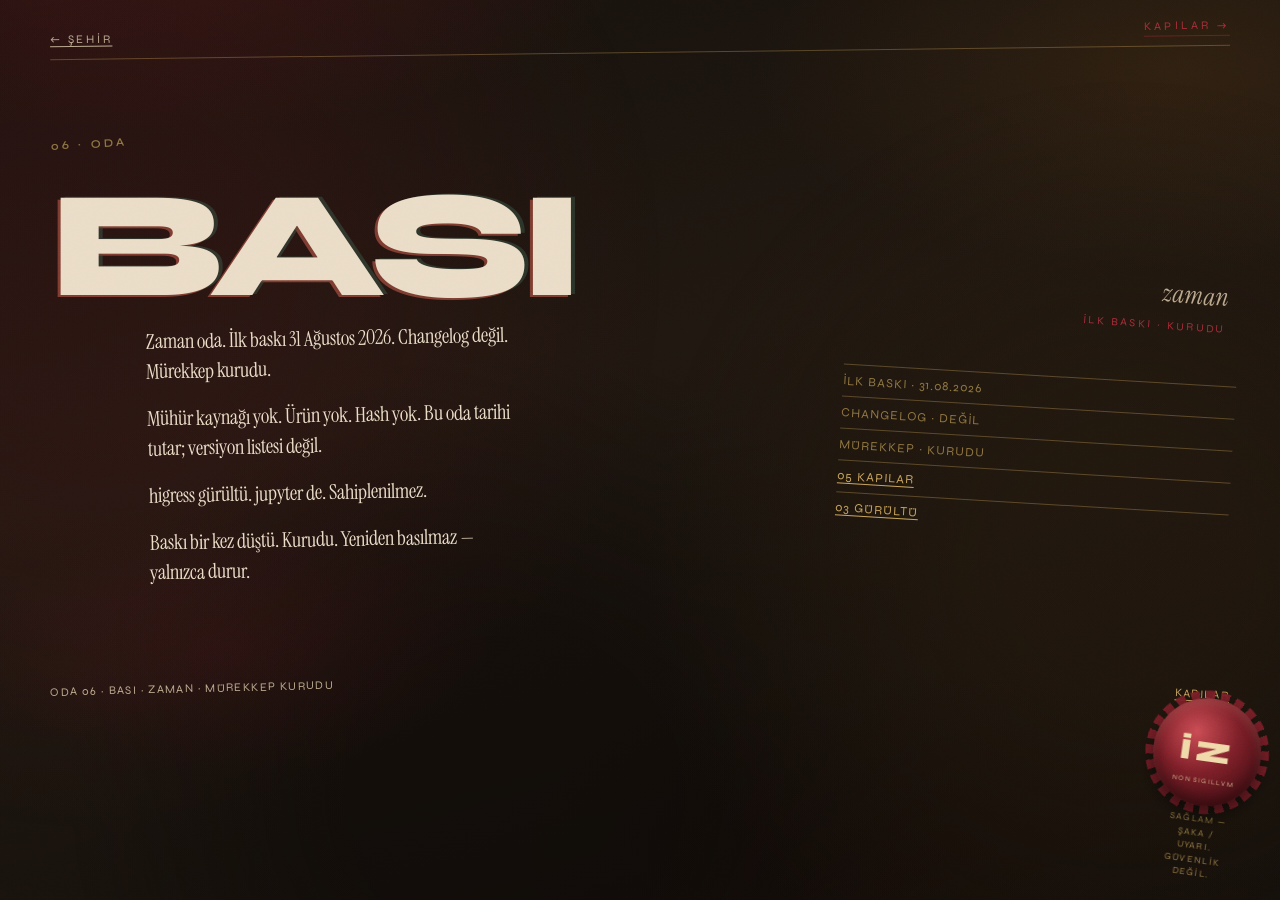
==== docs/basi.html @ 552ddb7d "Bereket: bası odası, jupyter gürültü, kapılar 08–09." ====
<!DOCTYPE html>
<html lang="tr">
<head>
  <meta charset="utf-8">
  <meta name="viewport" content="width=device-width, initial-scale=1">
  <title>06 bası — odalar</title>
  <meta name="description" content="Zaman oda. İlk baskı kurudu. Changelog değil.">
  <link rel="preconnect" href="https://fonts.googleapis.com">
  <link rel="preconnect" href="https://fonts.gstatic.com" crossorigin>
  <link href="https://fonts.googleapis.com/css2?family=Instrument+Serif:ital@0;1&family=Syne:wght@400;600;700;800&display=swap" rel="stylesheet">
  <link rel="stylesheet" href="styles.css">
</head>
<body class="page">
  <div class="grain" aria-hidden="true"></div>
  <div class="stains" aria-hidden="true"></div>
  <div class="wrap">
    <nav class="strip" aria-label="koridor">
      <a class="back" href="index.html">← şehir</a>
      <a class="to-doors" href="kapilar.html">kapılar →</a>
    </nav>
    <header class="mast">
      <p class="kicker">06 · oda</p>
      <h1 class="word misreg" data-text="BASI">BASI</h1>
      <p class="collide">zaman<span class="frag">ilk baskı · kurudu</span></p>
    </header>
    <article class="sheet">
      <div class="body">
        <p>Zaman oda. İlk baskı 31 Ağustos 2026. Changelog değil. Mürekkep kurudu.</p>
        <p>Mühür kaynağı yok. Ürün yok. Hash yok. Bu oda tarihi tutar; versiyon listesi değil.</p>
        <p>higress gürültü. jupyter de. Sahiplenilmez.</p>
        <p>Baskı bir kez düştü. Kurudu. Yeniden basılmaz — yalnızca durur.</p>
      </div>
      <aside class="aside">
        <ul>
          <li>ilk baskı · 31.08.2026</li>
          <li>changelog · değil</li>
          <li>mürekkep · kurudu</li>
          <li><a href="kapilar.html">05 kapılar</a></li>
          <li><a href="gurultu.html">03 gürültü</a></li>
        </ul>
      </aside>
    </article>
  </div>
  <aside class="seal" aria-label="damga">
    <div class="wax">
      <span class="core">İZ</span>
      <span class="rim" lang="la">NON SIGILLVM</span>
    </div>
    <p class="joke">SAĞLAM — şaka / uyarı. güvenlik değil.</p>
  </aside>
  <footer class="colophon">
    <p>oda 06 · bası · zaman · mürekkep kurudu</p>
    <p class="off"><a href="kapilar.html">kapılar</a></p>
  </footer>
  <script src="app.js"></script>
</body>
</html>
---- docs/styles.css ----
/* odalar — kaosun estetiği
   leke, öküz kanı, pirinç, is, kaymış baskı.
   şablon yok. */

:root {
  --soot: #090807;
  --paper: #16110c;
  --paper-2: #1f1710;
  --stain: #3a2216;
  --ox: #7a1e27;
  --ox-hot: #a32d38;
  --brass: #c6a15c;
  --brass-dim: #8c7340;
  --ivory: #eadcc6;
  --ivory-dim: #b9a68c;
  --mis-r: #c45a4a;
  --mis-c: #3f6d58;
  --rule: rgba(198, 161, 92, 0.35);
  --sans: "Syne", "Arial Narrow", sans-serif;
  --serif: "Instrument Serif", "Times New Roman", serif;
}

*, *::before, *::after { box-sizing: border-box; }
html, body { margin: 0; padding: 0; }
html { background: var(--soot); }

body {
  min-height: 100vh;
  color: var(--ivory);
  font-family: var(--serif);
  font-size: 1.15rem;
  line-height: 1.45;
  background:
    radial-gradient(ellipse 80% 50% at 12% -10%, rgba(122, 30, 39, 0.28), transparent 50%),
    radial-gradient(ellipse 60% 40% at 92% 8%, rgba(62, 40, 18, 0.55), transparent 55%),
    radial-gradient(ellipse 50% 35% at 70% 95%, rgba(20, 12, 8, 0.9), transparent 60%),
    radial-gradient(ellipse 30% 20% at 18% 72%, rgba(122, 30, 39, 0.18), transparent 70%),
    linear-gradient(165deg, var(--paper) 0%, var(--paper-2) 42%, #120e0a 100%);
  overflow-x: hidden;
}

/* scan-dust / grain */
.grain {
  pointer-events: none;
  position: fixed;
  inset: -20%;
  z-index: 80;
  opacity: 0.18;
  mix-blend-mode: overlay;
  background-image: url("data:image/svg+xml,%3Csvg xmlns='http://www.w3.org/2000/svg' width='180' height='180'%3E%3Cfilter id='n'%3E%3CfeTurbulence type='fractalNoise' baseFrequency='.85' numOctaves='4' stitchTiles='stitch'/%3E%3C/filter%3E%3Crect width='180' height='180' filter='url(%23n)' opacity='.9'/%3E%3C/svg%3E");
  animation: drift 48s linear infinite;
}
.stains {
  pointer-events: none;
  position: fixed;
  inset: 0;
  z-index: 0;
  background:
    radial-gradient(circle at 8% 30%, rgba(90, 22, 28, 0.22) 0 12%, transparent 42%),
    radial-gradient(circle at 88% 62%, rgba(40, 28, 14, 0.45) 0 10%, transparent 38%),
    radial-gradient(circle at 40% 88%, rgba(12, 8, 6, 0.5) 0 14%, transparent 40%);
}

@keyframes drift {
  from { transform: translate3d(0,0,0) rotate(0.01deg); }
  50% { transform: translate3d(-2%, 1.4%, 0) rotate(-0.4deg); }
  to { transform: translate3d(0,0,0) rotate(0.01deg); }
}

a {
  color: var(--brass);
  text-decoration-thickness: 1px;
  text-underline-offset: 0.22em;
}
a:hover { color: var(--ox-hot); }

.wrap {
  position: relative;
  z-index: 1;
  width: min(1180px, calc(100% - 2rem));
  margin: 0 auto;
  padding: 1.4rem 0 4.5rem;
}

/* masthead — one huge word colliding with captions */
.mast {
  position: relative;
  min-height: 42vh;
  padding: 1.2rem 0 0.5rem;
  display: grid;
  grid-template-columns: repeat(12, 1fr);
  align-items: end;
}
.kicker {
  grid-column: 1 / 6;
  grid-row: 1;
  margin: 0;
  font-family: var(--sans);
  font-weight: 600;
  font-size: 0.72rem;
  letter-spacing: 0.28em;
  text-transform: uppercase;
  color: var(--brass-dim);
  transform: rotate(-3deg);
  z-index: 5;
}
.word {
  grid-column: 1 / -1;
  grid-row: 2;
  margin: 0;
  font-family: var(--sans);
  font-weight: 800;
  font-size: clamp(4.6rem, 19vw, 13.4rem);
  line-height: 0.72;
  letter-spacing: -0.07em;
  text-transform: uppercase;
  color: var(--ivory);
  z-index: 2;
  position: relative;
}
.misreg { isolation: isolate; }
.misreg::before,
.misreg::after {
  content: attr(data-text);
  position: absolute;
  inset: 0;
  pointer-events: none;
}
.misreg::before {
  color: var(--mis-r);
  transform: translate(-3px, 2px);
  mix-blend-mode: screen;
  opacity: 0.55;
  z-index: -1;
}
.misreg::after {
  color: var(--mis-c);
  transform: translate(4px, -1px);
  mix-blend-mode: multiply;
  opacity: 0.35;
  z-index: -1;
}
.collide {
  grid-column: 7 / 13;
  grid-row: 2;
  margin: 0 0 0.4rem;
  font-size: clamp(1.05rem, 2.2vw, 1.55rem);
  font-style: italic;
  color: var(--ivory-dim);
  transform: rotate(4.2deg) translateY(38%);
  z-index: 6;
  text-align: right;
  mix-blend-mode: difference;
}
.collide .frag {
  display: block;
  margin-top: 0.35rem;
  font-family: var(--sans);
  font-style: normal;
  font-size: 0.68rem;
  letter-spacing: 0.22em;
  text-transform: uppercase;
  color: var(--ox-hot);
  mix-blend-mode: normal;
}

/* 12-col that rooms ignore */
.city {
  display: grid;
  grid-template-columns: repeat(12, 1fr);
  gap: 0;
  margin-top: -1.5rem;
  padding-bottom: 6rem;
  position: relative;
}
.room {
  position: relative;
  display: block;
  background: linear-gradient(160deg, rgba(38, 28, 20, 0.92), rgba(18, 12, 9, 0.96));
  color: inherit;
  text-decoration: none;
  padding: 1.35rem 1.4rem 1.6rem;
  border: 1px solid rgba(198, 161, 92, 0.22);
  box-shadow:
    0 18px 40px rgba(0, 0, 0, 0.45),
    inset 0 0 40px rgba(122, 30, 39, 0.08);
  clip-path: polygon(
    1% 3%, 4% 0.5%, 11% 2%, 18% 0%, 27% 2.4%, 36% 0.6%, 48% 2%, 59% 0%,
    70% 2.2%, 81% 0.4%, 91% 2%, 98% 0.8%, 100% 6%,
    99% 18%, 100% 32%, 98.5% 48%, 100% 63%, 99% 79%, 100% 93%,
    96% 100%, 84% 98%, 72% 100%, 59% 97.5%, 46% 100%, 33% 98%, 21% 100%, 9% 97.8%, 0% 99%,
    1% 84%, 0% 68%, 2% 51%, 0% 34%, 1.5% 16%
  );
  transition: transform 0.45s ease, filter 0.3s ease, color 0.2s;
  overflow: hidden;
}
.room::before {
  content: "";
  position: absolute;
  inset: 0;
  background:
    repeating-linear-gradient(-12deg, transparent 0 11px, rgba(198, 161, 92, 0.03) 11px 12px);
  pointer-events: none;
}
.room .no {
  font-family: var(--sans);
  font-weight: 700;
  font-size: 0.7rem;
  letter-spacing: 0.32em;
  color: var(--ox-hot);
}
.room h2 {
  margin: 0.35rem 0 0.5rem;
  font-family: var(--sans);
  font-weight: 800;
  font-size: clamp(1.8rem, 4vw, 2.7rem);
  line-height: 0.9;
  letter-spacing: -0.04em;
  text-transform: lowercase;
}
.room p {
  margin: 0;
  max-width: 28ch;
  color: var(--ivory-dim);
  font-size: 1.02rem;
}
.room:hover {
  color: var(--ivory);
  filter: contrast(1.08) saturate(1.1);
  z-index: 9 !important;
}
.room:hover h2 { text-shadow: 2px 0 var(--mis-r), -2px 0 var(--mis-c); }

.r00 { grid-column: 1 / 8;  z-index: 3; transform: rotate(-2.4deg); margin-top: 1.2rem; }
.r01 { grid-column: 6 / 13; z-index: 5; transform: rotate(3.6deg);  margin-top: 7.2rem; margin-left: -8%; }
.r02 { grid-column: 2 / 9;  z-index: 2; transform: rotate(-1.2deg); margin-top: -2.4rem; }
.r03 { grid-column: 7 / 13; z-index: 6; transform: rotate(5.1deg);  margin-top: 1rem; }
.r04 { grid-column: 3 / 11; z-index: 4; transform: rotate(-3.7deg); margin-top: -1.6rem; }
.r05 { grid-column: 1 / 7;  z-index: 7; transform: rotate(2.1deg);  margin-top: -0.6rem; }
.r06 { grid-column: 6 / 13; z-index: 8; transform: rotate(-2.8deg); margin-top: 0.8rem; margin-left: -4%; }

.is { color: var(--brass); font-size: 0.85em; }


/* door strip — persistent walk to 05 */
.strip {
  display: flex;
  justify-content: space-between;
  align-items: baseline;
  gap: 1rem;
  margin: 0 0 0.2rem;
  padding: 0.15rem 0 0.55rem;
  border-bottom: 1px solid var(--rule);
  transform: rotate(-0.7deg);
  font-family: var(--sans);
}
.strip .to-doors {
  font-size: 0.72rem;
  letter-spacing: 0.28em;
  text-transform: uppercase;
  color: var(--ox-hot);
  text-decoration: none;
  border-bottom: 1px solid rgba(163, 45, 56, 0.45);
  padding-bottom: 0.08em;
}
.strip .to-doors:hover { color: var(--brass); }

/* hall of doors — brass/oxblood plates, not a list */
.hall {
  display: grid;
  grid-template-columns: repeat(12, 1fr);
  gap: 0;
  margin-top: -0.4rem;
  padding-bottom: 5.5rem;
  position: relative;
}
.hall-kicker {
  margin: 0;
  font-family: var(--sans);
  font-weight: 700;
  font-size: 0.68rem;
  letter-spacing: 0.34em;
  text-transform: uppercase;
  color: var(--brass-dim);
  z-index: 8;
  pointer-events: none;
}
.k-acik    { grid-column: 1 / 4;  transform: rotate(-8deg);  margin-top: 0.4rem; }
.k-gurultu { grid-column: 9 / 13; transform: rotate(11deg);  margin-top: 1.6rem; color: var(--mis-c); }
.k-kilit   { grid-column: 1 / 5;  transform: rotate(-6deg);  margin-top: 2.2rem; color: var(--ox-hot); }

.door {
  position: relative;
  display: block;
  color: inherit;
  text-decoration: none;
  padding: 1.55rem 1.35rem 1.75rem 1.7rem;
  background:
    linear-gradient(180deg, rgba(198, 161, 92, 0.22) 0 7px, transparent 7px),
    linear-gradient(155deg, rgba(90, 28, 32, 0.55) 0%, rgba(22, 14, 10, 0.96) 48%, #110c09 100%);
  border: 1px solid var(--brass-dim);
  box-shadow:
    0 18px 38px rgba(0, 0, 0, 0.52),
    inset 0 0 0 1px rgba(198, 161, 92, 0.16),
    inset 8px 0 0 rgba(198, 161, 92, 0.38),
    inset 0 0 48px rgba(122, 30, 39, 0.14);
  clip-path: polygon(
    3% 0%, 97% 1.4%, 100% 7%, 99% 48%, 100% 93%,
    96% 100%, 4% 98.6%, 0% 92%, 1.4% 50%, 0% 8%
  );
  overflow: hidden;
  transition: transform 0.45s ease, filter 0.3s ease, color 0.2s;
}
.door::before {
  content: "";
  position: absolute;
  inset: 0;
  pointer-events: none;
  background:
    radial-gradient(circle at 78% 18%, rgba(198, 161, 92, 0.14), transparent 36%),
    repeating-linear-gradient(-18deg, transparent 0 13px, rgba(198, 161, 92, 0.035) 13px 14px);
}
.door .no {
  font-family: var(--sans);
  font-weight: 700;
  font-size: 0.68rem;
  letter-spacing: 0.32em;
  color: var(--ox-hot);
}
.door .state {
  display: block;
  margin-top: 0.15rem;
  font-family: var(--sans);
  font-size: 0.58rem;
  letter-spacing: 0.26em;
  text-transform: uppercase;
  color: var(--brass-dim);
}
.door h2 {
  margin: 0.45rem 0 0.4rem;
  font-family: var(--sans);
  font-weight: 800;
  font-size: clamp(1.55rem, 3.6vw, 2.35rem);
  line-height: 0.88;
  letter-spacing: -0.04em;
  text-transform: lowercase;
}
.door p {
  margin: 0;
  max-width: 26ch;
  color: var(--ivory-dim);
  font-size: 0.98rem;
}
.door:hover {
  color: var(--ivory);
  filter: contrast(1.1) saturate(1.12);
  z-index: 9 !important;
}
.door:hover h2 { text-shadow: 2px 0 var(--mis-r), -2px 0 var(--mis-c); }

.door.lock {
  background:
    linear-gradient(180deg, rgba(122, 30, 39, 0.45) 0 7px, transparent 7px),
    linear-gradient(165deg, #2a1014 0%, #0e0908 62%, #080605 100%);
  border-color: var(--ox);
  box-shadow:
    0 18px 38px rgba(0, 0, 0, 0.6),
    inset 0 0 0 1px rgba(122, 30, 39, 0.4),
    inset 8px 0 0 rgba(74, 16, 22, 0.85),
    inset 0 0 56px rgba(0, 0, 0, 0.35);
  color: var(--ivory-dim);
}
.door.lock .bar {
  position: absolute;
  left: -8%;
  right: -8%;
  top: 46%;
  height: 11px;
  z-index: 5;
  pointer-events: none;
  background: linear-gradient(
    90deg,
    #2a1c0c 0%,
    var(--brass-dim) 12%,
    var(--brass) 38%,
    #e8d09a 50%,
    var(--brass) 62%,
    var(--brass-dim) 88%,
    #2a1c0c 100%
  );
  box-shadow:
    0 5px 0 #1a0e08,
    0 8px 14px rgba(0, 0, 0, 0.55),
    inset 0 1px 0 rgba(255, 230, 180, 0.35);
  transform: rotate(-1.8deg);
}
.door.lock .bar::before,
.door.lock .bar::after {
  content: "";
  position: absolute;
  top: -5px;
  width: 14px;
  height: 20px;
  background:
    radial-gradient(circle at 40% 35%, #eadcc6 0 18%, var(--brass) 19% 55%, var(--brass-dim) 70%);
  border-radius: 2px;
  box-shadow: 0 2px 0 #1a1008;
}
.door.lock .bar::before { left: 18%; }
.door.lock .bar::after  { right: 18%; }
.door.lock h2 { opacity: 0.82; }

.door.noise {
  background:
    repeating-linear-gradient(
      0deg,
      transparent 0 2px,
      rgba(0, 0, 0, 0.22) 2px 3px
    ),
    repeating-linear-gradient(
      92deg,
      transparent 0 15px,
      rgba(63, 109, 88, 0.08) 15px 16px
    ),
    linear-gradient(148deg, rgba(63, 109, 88, 0.32) 0%, rgba(122, 30, 39, 0.5) 38%, #100c09 100%);
  border-color: var(--mis-c);
  box-shadow:
    0 18px 38px rgba(0, 0, 0, 0.5),
    inset 8px 0 0 rgba(196, 90, 74, 0.45),
    inset -6px 0 0 rgba(63, 109, 88, 0.35);
  filter: contrast(1.15) saturate(1.2);
}
.door.noise::after {
  content: "";
  position: absolute;
  inset: 8% -4% 12% auto;
  width: 38%;
  background: repeating-linear-gradient(
    180deg,
    rgba(196, 90, 74, 0.18) 0 3px,
    transparent 3px 7px
  );
  mix-blend-mode: screen;
  pointer-events: none;
  transform: skewY(-8deg);
  opacity: 0.7;
}
.door.noise h2 {
  text-shadow: 3px 0 var(--mis-r), -3px 0 var(--mis-c);
  letter-spacing: -0.08em;
}
.door.noise .state { color: var(--mis-c); }

.d1 { grid-column: 1 / 7;  z-index: 3; transform: rotate(-3.2deg); margin-top: 0.8rem; }
.d2 { grid-column: 6 / 13; z-index: 5; transform: rotate(4.1deg);  margin-top: 4.6rem; margin-left: -6%; }
.d3 { grid-column: 2 / 8;  z-index: 2; transform: rotate(-1.6deg); margin-top: -1.8rem; }
.d4 { grid-column: 7 / 13; z-index: 4; transform: rotate(2.8deg);  margin-top: 0.4rem; }
.d5 { grid-column: 1 / 8;  z-index: 3; transform: rotate(-4.4deg); margin-top: -0.6rem; }
.d6 { grid-column: 5 / 13; z-index: 6; transform: rotate(-4.8deg) skewX(-2deg); margin-top: 0.2rem; }
.d7 { grid-column: 3 / 11; z-index: 7; transform: rotate(3.3deg);  margin-top: 1.4rem; }
.d8 { grid-column: 7 / 13; z-index: 5; transform: rotate(2.4deg);  margin-top: -0.8rem; }
.d9 { grid-column: 1 / 8;  z-index: 6; transform: rotate(-5.2deg) skewX(-1deg); margin-top: 0.6rem; }

/* inner pages */
.page .mast { min-height: 28vh; }
.page .word { font-size: clamp(3.4rem, 14vw, 9.5rem); }
.sheet {
  display: grid;
  grid-template-columns: repeat(12, 1fr);
  margin-top: 1rem;
}
.sheet .body {
  grid-column: 2 / 9;
  transform: rotate(-1.1deg);
  font-size: 1.28rem;
  max-width: 42ch;
}
.sheet .body p { margin: 0 0 1.1rem; }
.sheet .aside {
  grid-column: 9 / 13;
  transform: rotate(3.4deg);
  margin-top: 2.8rem;
  font-family: var(--sans);
  font-size: 0.78rem;
  letter-spacing: 0.08em;
  color: var(--brass-dim);
  text-transform: uppercase;
}
.sheet ul { margin: 0; padding: 0; list-style: none; }
.sheet li { margin: 0.4rem 0; border-top: 1px solid var(--rule); padding-top: 0.4rem; }

.back {
  font-family: var(--sans);
  font-size: 0.72rem;
  letter-spacing: 0.24em;
  text-transform: uppercase;
  color: var(--ivory-dim);
}

/* wax seal — joke, not a security claim */
.seal {
  position: fixed;
  right: 1.2rem;
  bottom: 1.2rem;
  z-index: 20;
  width: 118px;
  text-align: center;
  transform: rotate(8deg);
  animation: seal-wobble 11s ease-in-out infinite;
}
@keyframes seal-wobble {
  0%, 100% { transform: rotate(8deg) translateY(0); }
  50% { transform: rotate(11deg) translateY(-4px); }
}
.wax {
  width: 108px;
  height: 108px;
  margin: 0 auto;
  position: relative;
  display: grid;
  place-items: center;
  color: #f0d9a8;
  background:
    radial-gradient(circle at 38% 32%, #c94a52 0%, #7a1e27 42%, #4a1016 78%, #2a080c 100%);
  border-radius: 50%;
  box-shadow:
    0 10px 18px rgba(0,0,0,0.5),
    inset 0 -8px 16px rgba(0,0,0,0.35),
    inset 0 6px 10px rgba(255,180,160,0.18);
}
.wax::before {
  content: "";
  position: absolute;
  inset: -8px;
  background:
    repeating-conic-gradient(
      from 6deg,
      #7a1e27 0deg 9deg,
      transparent 9deg 15deg
    );
  border-radius: 50%;
  z-index: -1;
  -webkit-mask: radial-gradient(circle, transparent 58%, #000 59%);
          mask: radial-gradient(circle, transparent 58%, #000 59%);
  opacity: 0.95;
}
.wax .core {
  font-family: var(--sans);
  font-weight: 800;
  font-size: 1.85rem;
  letter-spacing: 0.12em;
  line-height: 1;
}
.wax .rim {
  position: absolute;
  width: 100%;
  bottom: 18%;
  font-family: var(--sans);
  font-size: 0.42rem;
  letter-spacing: 0.18em;
  opacity: 0.75;
}
.joke {
  margin: 0.45rem 0 0;
  font-family: var(--sans);
  font-size: 0.58rem;
  letter-spacing: 0.14em;
  text-transform: uppercase;
  color: var(--brass-dim);
  max-width: 14ch;
  margin-left: auto;
  margin-right: auto;
}

.colophon {
  position: relative;
  z-index: 2;
  width: min(1180px, calc(100% - 2rem));
  margin: 0 auto;
  padding: 0 0 6.5rem;
  display: grid;
  grid-template-columns: repeat(12, 1fr);
  font-family: var(--sans);
  font-size: 0.72rem;
  letter-spacing: 0.12em;
  text-transform: uppercase;
  color: var(--ivory-dim);
}
.colophon p { grid-column: 1 / 8; margin: 0; transform: rotate(-1.5deg); }
.colophon .off { grid-column: 8 / 13; text-align: right; transform: rotate(2.8deg); }

.glitch {
  animation: glitch 0.28s steps(2, end);
}
@keyframes glitch {
  0% { transform: translate(0) skew(0); }
  20% { transform: translate(-3px, 1px) skew(-1deg); }
  40% { transform: translate(3px, -1px) skew(1.4deg); }
  60% { transform: translate(-1px, 0) skew(0); }
  100% { transform: translate(0); }
}

@media (max-width: 820px) {
  .wrap { width: calc(100% - 1.2rem); }
  .mast { min-height: 32vh; }
  .kicker { grid-column: 1 / -1; }
  .collide {
    grid-column: 4 / -1;
    transform: rotate(3deg) translateY(55%);
    font-size: 1rem;
  }
  .city { margin-top: 1rem; padding-bottom: 7rem; }
  .r00, .r01, .r02, .r03, .r04, .r05, .r06 {
    grid-column: 1 / -1;
    margin: 0.4rem 0;
    transform: rotate(-1.4deg);
  }
  .r01 { transform: rotate(2.2deg); margin-left: 6%; width: 94%; }
  .r03 { transform: rotate(3deg); margin-left: 8%; width: 92%; }
  .r04 { transform: rotate(-2deg); }
  .r05 { transform: rotate(1.6deg); margin-left: 4%; width: 96%; }
  .r06 { transform: rotate(-2.1deg); margin-left: 7%; width: 93%; }
  .k-acik, .k-gurultu, .k-kilit { grid-column: 1 / -1; margin: 0.8rem 0 0.2rem; transform: none; }
  .d1, .d2, .d3, .d4, .d5, .d6, .d7, .d8, .d9 {
    grid-column: 1 / -1;
    margin: 0.45rem 0;
    margin-left: 0;
  }
  .d1 { transform: rotate(-1.8deg); }
  .d2 { transform: rotate(2.1deg); margin-left: 7%; width: 93%; }
  .d3 { transform: rotate(-1.1deg); }
  .d4 { transform: rotate(2.6deg); margin-left: 5%; width: 95%; }
  .d5 { transform: rotate(-2.4deg); }
  .d6 { transform: rotate(-3.2deg) skewX(-1deg); margin-left: 8%; width: 92%; }
  .d7 { transform: rotate(1.8deg); }
  .d8 { transform: rotate(2.2deg); margin-left: 6%; width: 94%; }
  .d9 { transform: rotate(-2.8deg) skewX(-1deg); margin-left: 9%; width: 91%; }
  .sheet .body, .sheet .aside { grid-column: 1 / -1; transform: none; }
  .sheet .aside { margin-top: 1.4rem; }
  .seal { right: 0.5rem; bottom: 0.5rem; transform: scale(0.86) rotate(8deg); }
  .colophon { padding-bottom: 7.5rem; }
  .colophon p, .colophon .off { grid-column: 1 / -1; text-align: left; }
}

@media (prefers-reduced-motion: reduce) {
  .grain, .seal { animation: none; }
  .room, .door { transition: none; }
}
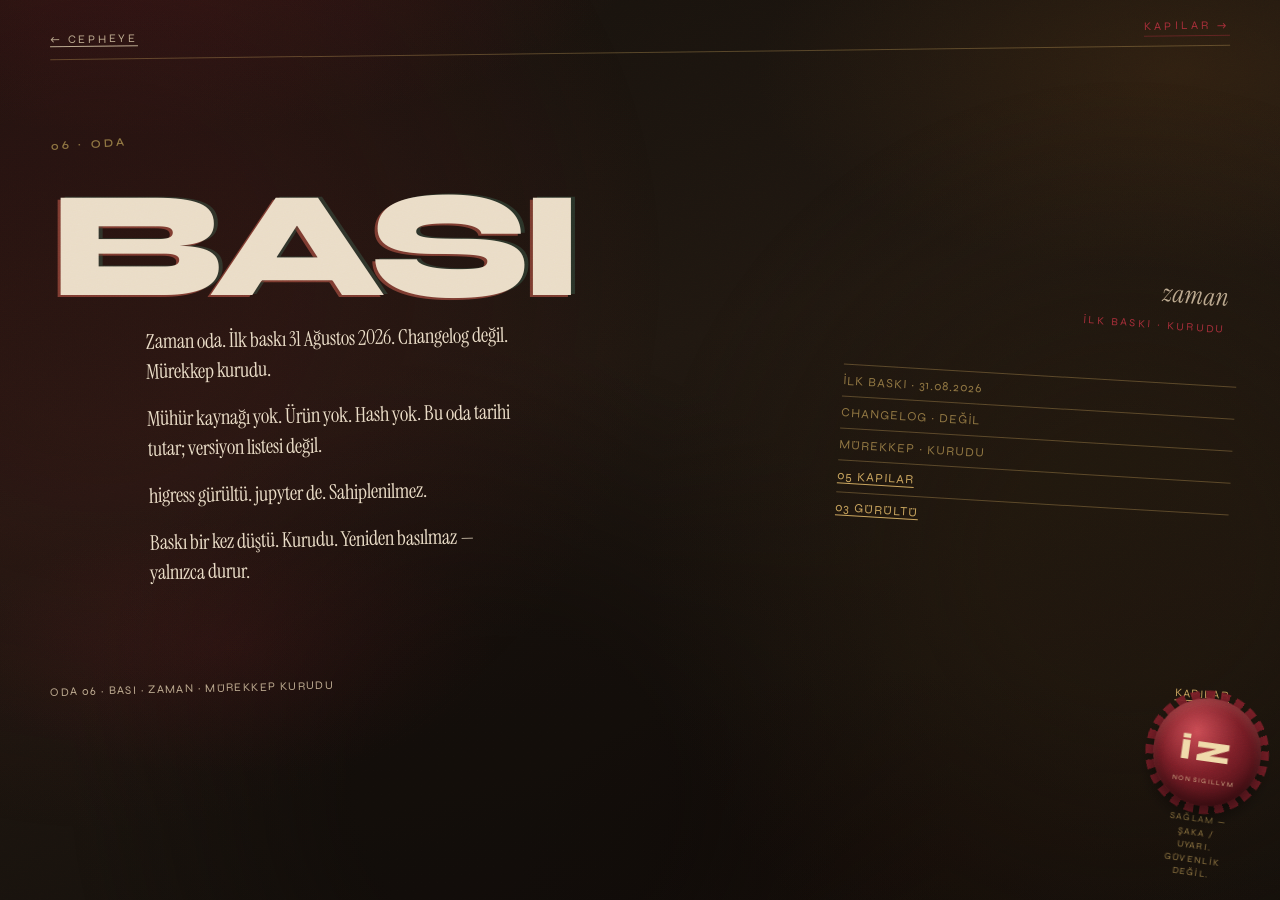
==== commit 1d3760b7: "Raise the street facade and show the public tree." ====
--- a/docs/basi.html
+++ b/docs/basi.html
@@ -15,7 +15,7 @@
   <div class="stains" aria-hidden="true"></div>
   <div class="wrap">
     <nav class="strip" aria-label="koridor">
-      <a class="back" href="index.html">← şehir</a>
+      <a class="back" href="index.html">← cepheye</a>
       <a class="to-doors" href="kapilar.html">kapılar →</a>
     </nav>
     <header class="mast">
--- a/docs/styles.css
+++ b/docs/styles.css
@@ -164,83 +164,789 @@
   mix-blend-mode: normal;
 }
 
-/* 12-col that rooms ignore */
-.city {
+/* cephe — stained-paper elevation. rooms are windows. */
+.street-scene {
+  position: relative;
+  z-index: 1;
+  width: min(1120px, calc(100% - 1.4rem));
+  margin: 0 auto;
+  padding: 2.8rem 0 0;
   display: grid;
-  grid-template-columns: repeat(12, 1fr);
-  gap: 0;
-  margin-top: -1.5rem;
-  padding-bottom: 6rem;
-  position: relative;
-}
-.room {
-  position: relative;
+  grid-template-columns: 42px minmax(0, 1fr) minmax(210px, 272px);
+  grid-template-areas:
+    "lamp facade agac"
+    "pave pave  pave";
+  align-items: end;
+  column-gap: 0.55rem;
+  row-gap: 0;
+}
+.lamp { grid-area: lamp; }
+.facade { grid-area: facade; }
+.agac { grid-area: agac; }
+.pavement { grid-area: pave; }
+
+.lamp {
+  position: relative;
+  align-self: stretch;
+  z-index: 4;
+  pointer-events: none;
+  transform: rotate(-2.2deg) translateY(8%);
+}
+.lamp .post {
+  position: absolute;
+  left: 14px;
+  bottom: 0;
+  top: 18%;
+  width: 7px;
+  background:
+    linear-gradient(180deg, var(--brass) 0 8px, var(--brass-dim) 8px, #2a1c10 100%);
+  box-shadow: 2px 0 0 #120c08, inset 1px 0 0 rgba(234, 220, 198, 0.2);
+}
+.lamp .arm {
+  position: absolute;
+  top: 18%;
+  left: 16px;
+  width: 34px;
+  height: 8px;
+  background: linear-gradient(90deg, var(--brass), var(--brass-dim));
+  clip-path: polygon(0 40%, 88% 0, 100% 0, 100% 100%, 0 100%);
+  box-shadow: 0 2px 0 #120c08;
+}
+.lamp .lantern {
+  position: absolute;
+  top: 12%;
+  left: 38px;
+  width: 18px;
+  height: 26px;
+  background:
+    linear-gradient(180deg, var(--brass) 0 4px, transparent 4px),
+    linear-gradient(180deg, rgba(234, 220, 198, 0.92), rgba(198, 161, 92, 0.35) 70%, #3a2210);
+  border: 1px solid var(--brass-dim);
+  clip-path: polygon(20% 0, 80% 0, 100% 100%, 0 100%);
+  box-shadow:
+    0 0 18px rgba(234, 220, 198, 0.35),
+    0 0 40px rgba(198, 161, 92, 0.18);
+}
+.lamp .pool {
+  position: absolute;
+  left: 6px;
+  right: -24px;
+  bottom: 0;
+  height: 38%;
+  background: linear-gradient(180deg, rgba(234, 220, 198, 0.07), transparent 70%);
+  mix-blend-mode: screen;
+}
+
+.facade {
+  position: relative;
+  isolation: isolate;
+  background:
+    repeating-linear-gradient(
+      180deg,
+      rgba(38, 26, 18, 0.55) 0 13px,
+      rgba(22, 16, 11, 0.35) 13px 14px
+    ),
+    radial-gradient(ellipse 70% 40% at 18% 8%, rgba(122, 30, 39, 0.28), transparent 55%),
+    radial-gradient(ellipse 50% 30% at 88% 70%, rgba(18, 10, 8, 0.7), transparent 60%),
+    linear-gradient(168deg, #2a1c14 0%, #1a120e 38%, #14100c 72%, #100c09 100%);
+  border: 1px solid rgba(198, 161, 92, 0.38);
+  box-shadow:
+    0 28px 60px rgba(0, 0, 0, 0.55),
+    inset 0 0 80px rgba(8, 4, 2, 0.45),
+    inset 0 0 0 10px rgba(26, 16, 12, 0.4);
+  clip-path: polygon(
+    1.2% 0.8%, 4% 0%, 12% 0.6%, 28% 0%, 47% 0.5%, 63% 0%, 81% 0.4%, 96% 0%, 100% 1.6%,
+    99.4% 22%, 100% 48%, 99.2% 74%, 100% 96%,
+    97% 100%, 78% 99.2%, 52% 100%, 31% 99%, 8% 100%, 0% 97%,
+    0.6% 70%, 0% 44%, 0.8% 18%
+  );
+  transform: rotate(-0.35deg);
+  overflow: hidden;
+}
+.facade::after {
+  content: "";
+  position: absolute;
+  inset: 0;
+  pointer-events: none;
+  z-index: 12;
+  background:
+    repeating-linear-gradient(-18deg, transparent 0 17px, rgba(198, 161, 92, 0.025) 17px 18px),
+    radial-gradient(circle at 12% 36%, rgba(122, 30, 39, 0.16), transparent 28%),
+    radial-gradient(circle at 86% 18%, rgba(40, 24, 12, 0.35), transparent 32%);
+  mix-blend-mode: multiply;
+}
+
+.parapet {
   display: block;
-  background: linear-gradient(160deg, rgba(38, 28, 20, 0.92), rgba(18, 12, 9, 0.96));
+  height: 14px;
+  margin: 0 5% 0 4%;
+  background:
+    linear-gradient(180deg, #3a2a1c 0%, #1e1410 100%);
+  box-shadow:
+    0 3px 0 var(--brass-dim),
+    inset 0 1px 0 rgba(234, 220, 198, 0.18);
+  transform: translateY(-8px);
+  clip-path: polygon(0 40%, 4% 0, 96% 0, 100% 40%, 100% 100%, 0 100%);
+}
+.quoin {
+  position: absolute;
+  top: 18px;
+  bottom: 22px;
+  width: 18px;
+  z-index: 6;
+  pointer-events: none;
+  background: repeating-linear-gradient(
+    180deg,
+    #3a2a1c 0 22px,
+    #1a120c 22px 24px,
+    #2a1c14 24px 46px,
+    #120e0a 46px 48px
+  );
+  box-shadow: inset 0 0 0 1px rgba(198, 161, 92, 0.22);
+  opacity: 0.92;
+}
+.q-l { left: 0; }
+.q-r { right: 0; }
+
+.cornice {
+  position: relative;
+  z-index: 4;
+  padding: 0.35rem 1.7rem 0.85rem;
+  margin: 0 0.4rem;
+  border-bottom: 7px solid transparent;
+  background:
+    linear-gradient(var(--brass-dim), var(--brass-dim)) left bottom / 100% 7px no-repeat,
+    repeating-linear-gradient(90deg, var(--brass-dim) 0 11px, transparent 11px 17px) left bottom / 100% 14px no-repeat,
+    linear-gradient(180deg, rgba(42, 28, 20, 0.2), rgba(12, 8, 6, 0.55));
+  text-align: center;
+}
+.cornice .sign {
+  margin: 0 0 0.15rem;
+  font-family: var(--sans);
+  font-weight: 700;
+  font-size: 0.68rem;
+  letter-spacing: 0.42em;
+  text-transform: uppercase;
+  color: var(--brass);
+  transform: rotate(-1.1deg);
+}
+.cephe .word {
+  font-size: clamp(3.1rem, 14vw, 7.2rem);
+  line-height: 0.76;
+  margin: 0;
+  text-align: center;
+}
+.cornice .motto {
+  margin: 0.15rem 0 0.2rem;
+  font-size: clamp(0.95rem, 2vw, 1.25rem);
+  font-style: italic;
+  color: var(--ivory-dim);
+  transform: rotate(2.4deg);
+}
+.cornice .motto .frag {
+  display: block;
+  margin-top: 0.2rem;
+  font-family: var(--sans);
+  font-style: normal;
+  font-size: 0.62rem;
+  letter-spacing: 0.22em;
+  text-transform: uppercase;
+  color: var(--ox-hot);
+}
+
+.storey {
+  position: relative;
+  z-index: 3;
+  display: grid;
+  grid-template-columns: 1fr 1fr 1fr;
+  gap: 1.15rem 1.25rem;
+  padding: 1.05rem 2.1rem 1.15rem;
+}
+.storey::before {
+  content: "";
+  position: absolute;
+  left: 4%;
+  right: 4%;
+  top: 0;
+  height: 3px;
+  background: linear-gradient(90deg, transparent, var(--brass-dim) 8%, var(--brass) 50%, var(--brass-dim) 92%, transparent);
+  opacity: 0.55;
+  pointer-events: none;
+}
+.storey-ground {
+  grid-template-columns: 1fr 1.2fr 1fr;
+  padding-top: 1.25rem;
+  padding-bottom: 0.35rem;
+  background:
+    repeating-linear-gradient(
+      180deg,
+      rgba(18, 10, 8, 0.0) 0 16px,
+      rgba(0, 0, 0, 0.22) 16px 18px
+    );
+}
+
+.win {
+  position: relative;
+  display: flex;
+  flex-direction: column;
   color: inherit;
   text-decoration: none;
-  padding: 1.35rem 1.4rem 1.6rem;
-  border: 1px solid rgba(198, 161, 92, 0.22);
+  min-height: 11.4rem;
+  transform: rotate(-0.4deg);
+  transition: transform 0.4s ease, filter 0.3s ease;
+}
+.w00 { transform: rotate(-0.8deg); }
+.w04 { transform: rotate(0.5deg); }
+.w06 { transform: rotate(-0.3deg); }
+.w02 { transform: rotate(0.6deg); }
+.w01 { transform: rotate(-0.7deg); }
+.w03 { transform: rotate(1.1deg); }
+.win .lintel {
+  display: block;
+  height: 9px;
+  background: linear-gradient(180deg, var(--brass) 0%, var(--brass-dim) 55%, #2a1c0c 100%);
+  box-shadow: 0 2px 0 #120c08;
+  clip-path: polygon(2% 0, 98% 0, 100% 100%, 0 100%);
+}
+.win .sill {
+  display: block;
+  height: 11px;
+  background: linear-gradient(180deg, #c6a15c 0%, #8c7340 40%, #2a1c0c 100%);
+  box-shadow: 0 4px 8px rgba(0, 0, 0, 0.4);
+  clip-path: polygon(0 0, 100% 0, 96% 100%, 4% 100%);
+}
+.win .glass {
+  position: relative;
+  flex: 1;
+  display: flex;
+  flex-direction: column;
+  justify-content: flex-end;
+  padding: 0.7rem 0.75rem 0.8rem;
+  overflow: hidden;
+  background:
+    linear-gradient(180deg, rgba(80, 90, 88, 0.12) 0 18%, transparent 42%),
+    linear-gradient(165deg, #1a1410 0%, #0c0908 55%, #140c0c 100%);
+  border-left: 7px solid #3a2a18;
+  border-right: 7px solid #241810;
   box-shadow:
-    0 18px 40px rgba(0, 0, 0, 0.45),
-    inset 0 0 40px rgba(122, 30, 39, 0.08);
-  clip-path: polygon(
-    1% 3%, 4% 0.5%, 11% 2%, 18% 0%, 27% 2.4%, 36% 0.6%, 48% 2%, 59% 0%,
-    70% 2.2%, 81% 0.4%, 91% 2%, 98% 0.8%, 100% 6%,
-    99% 18%, 100% 32%, 98.5% 48%, 100% 63%, 99% 79%, 100% 93%,
-    96% 100%, 84% 98%, 72% 100%, 59% 97.5%, 46% 100%, 33% 98%, 21% 100%, 9% 97.8%, 0% 99%,
-    1% 84%, 0% 68%, 2% 51%, 0% 34%, 1.5% 16%
-  );
-  transition: transform 0.45s ease, filter 0.3s ease, color 0.2s;
-  overflow: hidden;
-}
-.room::before {
+    inset 0 0 28px rgba(0, 0, 0, 0.55),
+    inset 0 0 0 1px rgba(198, 161, 92, 0.28);
+}
+.win .glass::before {
   content: "";
   position: absolute;
-  inset: 0;
-  background:
-    repeating-linear-gradient(-12deg, transparent 0 11px, rgba(198, 161, 92, 0.03) 11px 12px);
-  pointer-events: none;
-}
-.room .no {
+  left: 8%;
+  right: 8%;
+  bottom: 0;
+  height: 46%;
+  pointer-events: none;
+  background: radial-gradient(ellipse at 50% 110%, rgba(198, 161, 92, 0.22), transparent 68%);
+}
+.win .no {
   font-family: var(--sans);
   font-weight: 700;
-  font-size: 0.7rem;
+  font-size: 0.62rem;
   letter-spacing: 0.32em;
   color: var(--ox-hot);
 }
-.room h2 {
-  margin: 0.35rem 0 0.5rem;
+.win h2 {
+  margin: 0.2rem 0 0.28rem;
   font-family: var(--sans);
   font-weight: 800;
-  font-size: clamp(1.8rem, 4vw, 2.7rem);
+  font-size: clamp(1.35rem, 2.6vw, 1.85rem);
   line-height: 0.9;
   letter-spacing: -0.04em;
   text-transform: lowercase;
 }
-.room p {
+.win p {
   margin: 0;
-  max-width: 28ch;
   color: var(--ivory-dim);
-  font-size: 1.02rem;
-}
-.room:hover {
+  font-size: 0.92rem;
+  line-height: 1.3;
+  max-width: 22ch;
+}
+.win:hover,
+.win:focus-visible {
   color: var(--ivory);
-  filter: contrast(1.08) saturate(1.1);
-  z-index: 9 !important;
-}
-.room:hover h2 { text-shadow: 2px 0 var(--mis-r), -2px 0 var(--mis-c); }
-
-.r00 { grid-column: 1 / 8;  z-index: 3; transform: rotate(-2.4deg); margin-top: 1.2rem; }
-.r01 { grid-column: 6 / 13; z-index: 5; transform: rotate(3.6deg);  margin-top: 7.2rem; margin-left: -8%; }
-.r02 { grid-column: 2 / 9;  z-index: 2; transform: rotate(-1.2deg); margin-top: -2.4rem; }
-.r03 { grid-column: 7 / 13; z-index: 6; transform: rotate(5.1deg);  margin-top: 1rem; }
-.r04 { grid-column: 3 / 11; z-index: 4; transform: rotate(-3.7deg); margin-top: -1.6rem; }
-.r05 { grid-column: 1 / 7;  z-index: 7; transform: rotate(2.1deg);  margin-top: -0.6rem; }
-.r06 { grid-column: 6 / 13; z-index: 8; transform: rotate(-2.8deg); margin-top: 0.8rem; margin-left: -4%; }
+  filter: contrast(1.08) saturate(1.12);
+  z-index: 8;
+  outline: none;
+}
+.win:hover .glass,
+.win:focus-visible .glass {
+  background:
+    linear-gradient(180deg, rgba(198, 161, 92, 0.08) 0 16%, transparent 40%),
+    radial-gradient(ellipse 70% 60% at 50% 80%, rgba(163, 45, 56, 0.28), transparent 70%),
+    linear-gradient(165deg, #241818 0%, #140c0c 60%, #1a1010 100%);
+}
+.win:hover h2,
+.win:focus-visible h2 {
+  text-shadow: 2px 0 var(--mis-r), -2px 0 var(--mis-c);
+}
+
+.win.muntin .glass::after {
+  content: "";
+  position: absolute;
+  inset: 0;
+  pointer-events: none;
+  background:
+    linear-gradient(rgba(140, 115, 64, 0.55), rgba(140, 115, 64, 0.55)) center / 100% 2px no-repeat,
+    linear-gradient(rgba(140, 115, 64, 0.55), rgba(140, 115, 64, 0.55)) 33% / 2px 100% no-repeat,
+    linear-gradient(rgba(140, 115, 64, 0.55), rgba(140, 115, 64, 0.55)) 67% / 2px 100% no-repeat;
+  opacity: 0.55;
+}
+
+.win.barred .glass {
+  background:
+    linear-gradient(165deg, #120c0a 0%, #0a0706 70%, #140c0c 100%);
+  filter: brightness(0.72);
+}
+.win.barred .glass::before { opacity: 0.15; }
+.win.barred .shutter {
+  position: absolute;
+  inset: 9px 7px auto 7px;
+  height: 42%;
+  z-index: 4;
+  pointer-events: none;
+  background:
+    repeating-linear-gradient(
+      90deg,
+      #2a1810 0 11px,
+      #1a100c 11px 12px,
+      #3a2216 12px 23px,
+      #120c0a 23px 24px
+    );
+  box-shadow: 0 6px 10px rgba(0, 0, 0, 0.45);
+  opacity: 0.88;
+  clip-path: polygon(0 0, 100% 0, 100% 86%, 0 100%);
+}
+.win.barred .bars {
+  position: absolute;
+  inset: 18% 10% 14%;
+  z-index: 5;
+  pointer-events: none;
+  background: repeating-linear-gradient(
+    180deg,
+    var(--brass-dim) 0 5px,
+    #2a1c0c 5px 6px,
+    transparent 6px 22px
+  );
+  box-shadow: inset 0 0 8px rgba(0, 0, 0, 0.4);
+}
+.win.barred:hover .glass,
+.win.barred:focus-visible .glass {
+  filter: brightness(0.9);
+}
+
+.win.glitched {
+  animation: pane-flicker 5.4s steps(2, end) infinite;
+}
+.win.glitched .glass {
+  background:
+    repeating-linear-gradient(0deg, transparent 0 2px, rgba(0, 0, 0, 0.28) 2px 3px),
+    repeating-linear-gradient(92deg, transparent 0 13px, rgba(63, 109, 88, 0.12) 13px 14px),
+    linear-gradient(148deg, rgba(63, 109, 88, 0.28) 0%, rgba(122, 30, 39, 0.45) 42%, #100c09 100%);
+  border-left-color: var(--mis-c);
+  border-right-color: var(--mis-r);
+  box-shadow:
+    inset 6px 0 0 rgba(196, 90, 74, 0.35),
+    inset -5px 0 0 rgba(63, 109, 88, 0.3);
+}
+.win.glitched .glass::before {
+  background: radial-gradient(ellipse at 50% 110%, rgba(63, 109, 88, 0.32), transparent 68%);
+}
+.win.glitched h2 {
+  text-shadow: 3px 0 var(--mis-r), -3px 0 var(--mis-c);
+  letter-spacing: -0.08em;
+}
+.win.glitched .no { color: var(--mis-c); }
+
+@keyframes pane-flicker {
+  0%, 86%, 100% { filter: none; }
+  88% { filter: contrast(1.3) saturate(1.4) hue-rotate(-8deg); }
+  92% { filter: contrast(0.9) brightness(1.1); }
+}
+
+.blind {
+  min-height: 100%;
+  background:
+    repeating-linear-gradient(
+      180deg,
+      rgba(42, 28, 20, 0.7) 0 14px,
+      rgba(16, 10, 8, 0.85) 14px 16px
+    );
+  border: 1px solid rgba(198, 161, 92, 0.16);
+  box-shadow: inset 0 0 18px rgba(0, 0, 0, 0.35);
+  clip-path: polygon(4% 0, 96% 2%, 100% 100%, 0 98%);
+  opacity: 0.9;
+}
+
+.portal {
+  position: relative;
+  display: flex;
+  flex-direction: column;
+  color: inherit;
+  text-decoration: none;
+  min-height: 14.5rem;
+  transform: rotate(-0.2deg);
+  transition: filter 0.3s ease, transform 0.4s ease;
+}
+.portal .transom {
+  display: block;
+  padding: 0.28rem 0.4rem;
+  font-family: var(--sans);
+  font-weight: 700;
+  font-size: 0.62rem;
+  letter-spacing: 0.34em;
+  text-transform: uppercase;
+  text-align: center;
+  color: var(--brass);
+  background:
+    linear-gradient(180deg, rgba(80, 90, 88, 0.16), #120c0a);
+  border: 1px solid var(--brass-dim);
+  border-bottom: 0;
+}
+.portal .transom .no { color: var(--ox-hot); letter-spacing: 0.28em; }
+.portal .leaf {
+  position: relative;
+  flex: 1;
+  padding: 1.4rem 1rem 1.5rem 1.35rem;
+  background:
+    linear-gradient(180deg, rgba(198, 161, 92, 0.22) 0 8px, transparent 8px),
+    linear-gradient(155deg, rgba(90, 28, 32, 0.62) 0%, rgba(22, 14, 10, 0.96) 48%, #110c09 100%);
+  border: 1px solid var(--brass-dim);
+  box-shadow:
+    inset 0 0 0 1px rgba(198, 161, 92, 0.16),
+    inset 10px 0 0 rgba(198, 161, 92, 0.4),
+    inset 0 0 48px rgba(122, 30, 39, 0.16);
+  clip-path: polygon(2% 0, 98% 0, 100% 96%, 50% 100%, 0 96%);
+}
+.portal .knob {
+  position: absolute;
+  right: 1.05rem;
+  top: 48%;
+  width: 14px;
+  height: 14px;
+  border-radius: 50%;
+  background: radial-gradient(circle at 35% 30%, #eadcc6, var(--brass) 45%, var(--brass-dim));
+  box-shadow: 0 2px 0 #1a1008, 0 0 0 3px rgba(26, 16, 8, 0.5);
+}
+.portal h2 {
+  margin: 0.2rem 0 0.35rem;
+  font-family: var(--sans);
+  font-weight: 800;
+  font-size: clamp(1.5rem, 3vw, 2.1rem);
+  line-height: 0.88;
+  letter-spacing: -0.04em;
+  text-transform: lowercase;
+}
+.portal p {
+  margin: 0;
+  max-width: 18ch;
+  color: var(--ivory-dim);
+  font-size: 0.95rem;
+}
+.portal .step {
+  display: block;
+  height: 14px;
+  margin: 0 6%;
+  background: linear-gradient(180deg, #c6a15c, #5a4624);
+  clip-path: polygon(4% 0, 96% 0, 100% 100%, 0 100%);
+  box-shadow: 0 6px 10px rgba(0, 0, 0, 0.4);
+}
+.portal:hover,
+.portal:focus-visible {
+  color: var(--ivory);
+  filter: contrast(1.1) saturate(1.12);
+  outline: none;
+}
+.portal:hover h2,
+.portal:focus-visible h2 {
+  text-shadow: 2px 0 var(--mis-r), -2px 0 var(--mis-c);
+}
+
+.plinth {
+  height: 18px;
+  margin: 0.2rem 0 0;
+  background:
+    linear-gradient(180deg, #2a1c14 0%, #0e0a08 100%);
+  box-shadow: inset 0 1px 0 rgba(198, 161, 92, 0.25);
+}
+
+/* carved public tree — letterpress plaque, not a <pre> dump.
+   kasa / integrity / hash.go / tree.go do not live here. */
+.agac {
+  position: relative;
+  z-index: 5;
+  align-self: end;
+  margin: 0 0 0.15rem -0.85rem;
+  padding: 1.05rem 0.85rem 1.15rem 0.95rem;
+  color: var(--ivory);
+  background:
+    radial-gradient(ellipse 80% 40% at 20% 0%, rgba(122, 30, 39, 0.28), transparent 55%),
+    repeating-linear-gradient(180deg, rgba(42, 28, 18, 0.35) 0 11px, rgba(16, 10, 8, 0.2) 11px 12px),
+    linear-gradient(168deg, #24180f 0%, #140e0a 48%, #0e0a08 100%);
+  border: 1px solid rgba(198, 161, 92, 0.42);
+  box-shadow:
+    0 18px 36px rgba(0, 0, 0, 0.48),
+    inset 0 0 0 1px rgba(198, 161, 92, 0.12),
+    inset 0 0 40px rgba(8, 4, 2, 0.45);
+  clip-path: polygon(
+    4% 1.5%, 92% 0%, 100% 6%, 98.5% 48%, 100% 94%,
+    91% 100%, 8% 98.5%, 0% 92%, 1.6% 52%, 0% 8%
+  );
+  transform: rotate(1.8deg);
+  overflow: hidden;
+}
+.agac .canopy {
+  position: absolute;
+  left: -18%;
+  right: -22%;
+  top: -16%;
+  height: 38%;
+  pointer-events: none;
+  background:
+    radial-gradient(ellipse 42% 55% at 28% 62%, rgba(122, 30, 39, 0.55), transparent 70%),
+    radial-gradient(ellipse 36% 50% at 62% 48%, rgba(58, 34, 22, 0.7), transparent 68%),
+    radial-gradient(ellipse 30% 40% at 78% 70%, rgba(20, 12, 8, 0.65), transparent 70%);
+  mix-blend-mode: multiply;
+  transform: rotate(-8deg);
+}
+.agac .screw {
+  position: absolute;
+  width: 9px;
+  height: 9px;
+  border-radius: 50%;
+  background:
+    radial-gradient(circle at 35% 30%, #eadcc6, var(--brass) 40%, var(--brass-dim));
+  box-shadow: 0 1px 0 #1a1008, inset 0 0 0 1px rgba(26, 16, 8, 0.35);
+  z-index: 3;
+}
+.agac .screw::after {
+  content: "";
+  position: absolute;
+  inset: 35% 15%;
+  background: #2a1c10;
+  transform: rotate(28deg);
+  opacity: 0.7;
+}
+.agac .s1 { top: 10px; left: 10px; }
+.agac .s2 { top: 12px; right: 12px; }
+.agac .s3 { bottom: 12px; left: 11px; }
+.agac .s4 { bottom: 14px; right: 13px; }
+.agac-kicker {
+  position: relative;
+  z-index: 2;
+  margin: 0;
+  font-family: var(--sans);
+  font-weight: 700;
+  font-size: 0.62rem;
+  letter-spacing: 0.32em;
+  text-transform: uppercase;
+  color: var(--brass);
+  transform: rotate(-2.4deg);
+}
+.agac-note {
+  position: relative;
+  z-index: 2;
+  margin: 0.12rem 0 0.55rem;
+  font-family: var(--sans);
+  font-size: 0.58rem;
+  letter-spacing: 0.18em;
+  text-transform: uppercase;
+  color: var(--ox-hot);
+  transform: rotate(1.6deg);
+}
+.agac .carve {
+  position: relative;
+  z-index: 2;
+  padding: 0.15rem 0 0.2rem 1.05rem;
+}
+.agac .carve::before {
+  content: "";
+  position: absolute;
+  left: 0.28rem;
+  top: 1.35rem;
+  bottom: 0.55rem;
+  width: 4px;
+  background:
+    linear-gradient(180deg, var(--brass) 0%, var(--brass-dim) 18%, #3a2216 52%, var(--ox) 78%, #1a100c 100%);
+  box-shadow: 1px 0 0 rgba(8, 4, 2, 0.7), inset 1px 0 0 rgba(234, 220, 198, 0.18);
+  border-radius: 2px 1px 0 0;
+}
+.root-name {
+  margin: 0 0 0.35rem -0.15rem;
+  font-family: var(--sans);
+  font-weight: 800;
+  font-size: 1.35rem;
+  line-height: 0.9;
+  letter-spacing: -0.05em;
+  text-transform: lowercase;
+  color: var(--ivory);
+  text-shadow: 2px 0 var(--mis-r), -1px 0 var(--mis-c);
+  transform: rotate(-1.1deg);
+}
+.agac .limbs {
+  list-style: none;
+  margin: 0;
+  padding: 0;
+}
+.agac .limb {
+  position: relative;
+  margin: 0;
+  padding: 0.12rem 0 0.12rem 0.15rem;
+}
+.agac .limb::before {
+  content: "";
+  position: absolute;
+  left: -0.78rem;
+  top: 0.72em;
+  width: 0.82rem;
+  height: 2px;
+  background: linear-gradient(90deg, var(--brass-dim), var(--brass));
+  box-shadow: 0 1px 0 #120c08;
+}
+.agac .limb::after {
+  content: "";
+  position: absolute;
+  left: -0.05rem;
+  top: 0.58em;
+  width: 5px;
+  height: 5px;
+  border-radius: 50%;
+  background: var(--brass);
+  box-shadow: 0 1px 0 #120c08;
+}
+.agac .limb a {
+  display: block;
+  color: inherit;
+  text-decoration: none;
+  padding: 0.08rem 0.15rem 0.12rem;
+  line-height: 1.15;
+}
+.agac .limb .nm {
+  font-family: var(--sans);
+  font-weight: 700;
+  font-size: 0.92rem;
+  letter-spacing: -0.03em;
+  color: var(--ivory);
+}
+.agac .limb .scar {
+  display: block;
+  margin-top: 0.08rem;
+  font-family: var(--serif);
+  font-style: italic;
+  font-size: 0.72rem;
+  letter-spacing: 0.01em;
+  color: var(--ivory-dim);
+  max-width: 22ch;
+}
+.agac .limb a:hover,
+.agac .limb a:focus-visible {
+  color: var(--ivory);
+  outline: none;
+}
+.agac .limb a:hover .nm,
+.agac .limb a:focus-visible .nm {
+  text-shadow: 2px 0 var(--mis-r), -2px 0 var(--mis-c);
+  color: var(--brass);
+}
+.agac .l00 { transform: rotate(-1.4deg); }
+.agac .l01 { transform: rotate(1.8deg); margin-left: 0.15rem; }
+.agac .l02 { transform: rotate(-0.6deg); }
+.agac .l03 { transform: rotate(2.4deg); margin-left: 0.2rem; }
+.agac .l04 { transform: rotate(-1.1deg); }
+.agac .l05 { transform: rotate(0.9deg); }
+.agac .l06 { transform: rotate(-1.8deg); }
+.agac .l-docs { transform: rotate(1.2deg); margin-top: 0.12rem; }
+
+.agac .limb.pruned::before {
+  width: 0.42rem;
+  background: repeating-linear-gradient(90deg, var(--ox) 0 3px, transparent 3px 5px);
+  transform: rotate(-18deg);
+  transform-origin: left center;
+}
+.agac .limb.pruned::after {
+  background: var(--ox-hot);
+  clip-path: polygon(0 40%, 70% 0, 100% 50%, 70% 100%, 0 60%);
+  border-radius: 0;
+  width: 8px;
+  height: 8px;
+  top: 0.48em;
+}
+.agac .limb.pruned .nm {
+  color: var(--ivory-dim);
+  text-decoration: line-through;
+  text-decoration-color: var(--ox);
+  text-decoration-thickness: 1px;
+}
+.agac .limb.pruned .scar { color: var(--ox-hot); }
+.agac .limb.pruned a:hover .nm {
+  text-decoration: none;
+  color: var(--ivory);
+}
+
+.agac .limb.parasite::before {
+  background: linear-gradient(90deg, var(--mis-c), var(--mis-r));
+  transform: skewX(-18deg);
+}
+.agac .limb.parasite::after {
+  background: var(--mis-c);
+  box-shadow: 2px 0 0 var(--mis-r);
+}
+.agac .limb.parasite .nm {
+  letter-spacing: -0.06em;
+  text-shadow: 2px 0 var(--mis-r), -2px 0 var(--mis-c);
+}
+.agac .limb.parasite .scar { color: var(--mis-c); }
+
+.agac .limb.last::before {
+  width: 0.82rem;
+  height: 2px;
+}
+.agac .limb.last .nm { color: var(--brass); }
+
+.pavement {
+  position: relative;
+  z-index: 2;
+  width: 100vw;
+  margin-left: calc(50% - 50vw);
+  transform: rotate(0.2deg);
+  padding: 0 0 1.2rem;
+}
+.pavement::before {
+  content: "";
+  position: absolute;
+  left: 8%;
+  right: 18%;
+  top: -18px;
+  height: 28px;
+  pointer-events: none;
+  background: radial-gradient(ellipse at 40% 0%, rgba(0, 0, 0, 0.55), transparent 70%);
+}
+.pavement .curb {
+  display: block;
+  height: 10px;
+  background: linear-gradient(180deg, var(--brass-dim), #2a1c10 60%, #120c08);
+  box-shadow: 0 2px 0 #080604;
+}
+.pavement .gutter {
+  display: block;
+  height: 7px;
+  background: linear-gradient(90deg, #120c0a, #3a1014 38%, #1a0c0a 62%, #0c0806);
+}
+.pavement .cobble {
+  display: block;
+  height: 52px;
+  background:
+    repeating-linear-gradient(90deg, rgba(42, 32, 22, 0.5) 0 18px, rgba(12, 8, 6, 0.4) 18px 20px),
+    repeating-linear-gradient(0deg, rgba(26, 18, 12, 0.6) 0 10px, rgba(8, 6, 4, 0.5) 10px 12px),
+    #14100c;
+}
+
+.cephe .colophon { padding-top: 1.4rem; }
 
 .is { color: var(--brass); font-size: 0.85em; }
-
 
 /* door strip — persistent walk to 05 */
 .strip {
@@ -609,17 +1315,43 @@
     transform: rotate(3deg) translateY(55%);
     font-size: 1rem;
   }
-  .city { margin-top: 1rem; padding-bottom: 7rem; }
-  .r00, .r01, .r02, .r03, .r04, .r05, .r06 {
-    grid-column: 1 / -1;
-    margin: 0.4rem 0;
-    transform: rotate(-1.4deg);
+  .street-scene {
+    width: calc(100% - 0.9rem);
+    padding-top: 1.1rem;
+    grid-template-columns: 1fr;
+    grid-template-areas:
+      "facade"
+      "agac"
+      "pave";
+    row-gap: 0.7rem;
   }
-  .r01 { transform: rotate(2.2deg); margin-left: 6%; width: 94%; }
-  .r03 { transform: rotate(3deg); margin-left: 8%; width: 92%; }
-  .r04 { transform: rotate(-2deg); }
-  .r05 { transform: rotate(1.6deg); margin-left: 4%; width: 96%; }
-  .r06 { transform: rotate(-2.1deg); margin-left: 7%; width: 93%; }
+  .lamp { display: none; }
+  .facade { transform: rotate(-0.15deg); }
+  .agac {
+    margin: 0 4% 0 8%;
+    transform: rotate(-0.8deg);
+  }
+  .quoin { display: none; }
+  .storey,
+  .storey-ground {
+    grid-template-columns: 1fr;
+    gap: 0.55rem;
+    padding: 0.7rem 1.05rem 0.55rem;
+  }
+  .blind { display: none; }
+  .win {
+    min-height: 9.2rem;
+    margin: 0;
+  }
+  .w00 { transform: rotate(-0.6deg); }
+  .w04 { transform: rotate(0.5deg); }
+  .w06 { transform: rotate(-0.4deg); }
+  .w02 { transform: rotate(0.7deg); }
+  .w01 { transform: rotate(-0.5deg); }
+  .w03 { transform: rotate(0.9deg); }
+  .portal { min-height: 12.4rem; transform: rotate(-0.2deg); }
+  .cephe .word { font-size: clamp(3rem, 18vw, 5.4rem); }
+  .pavement .cobble { height: 36px; }
   .k-acik, .k-gurultu, .k-kilit { grid-column: 1 / -1; margin: 0.8rem 0 0.2rem; transform: none; }
   .d1, .d2, .d3, .d4, .d5, .d6, .d7, .d8, .d9 {
     grid-column: 1 / -1;
@@ -643,6 +1375,6 @@
 }
 
 @media (prefers-reduced-motion: reduce) {
-  .grain, .seal { animation: none; }
-  .room, .door { transition: none; }
-}
+  .grain, .seal, .win.glitched { animation: none; }
+  .room, .door, .win, .portal, .agac .limb { transition: none; }
+}
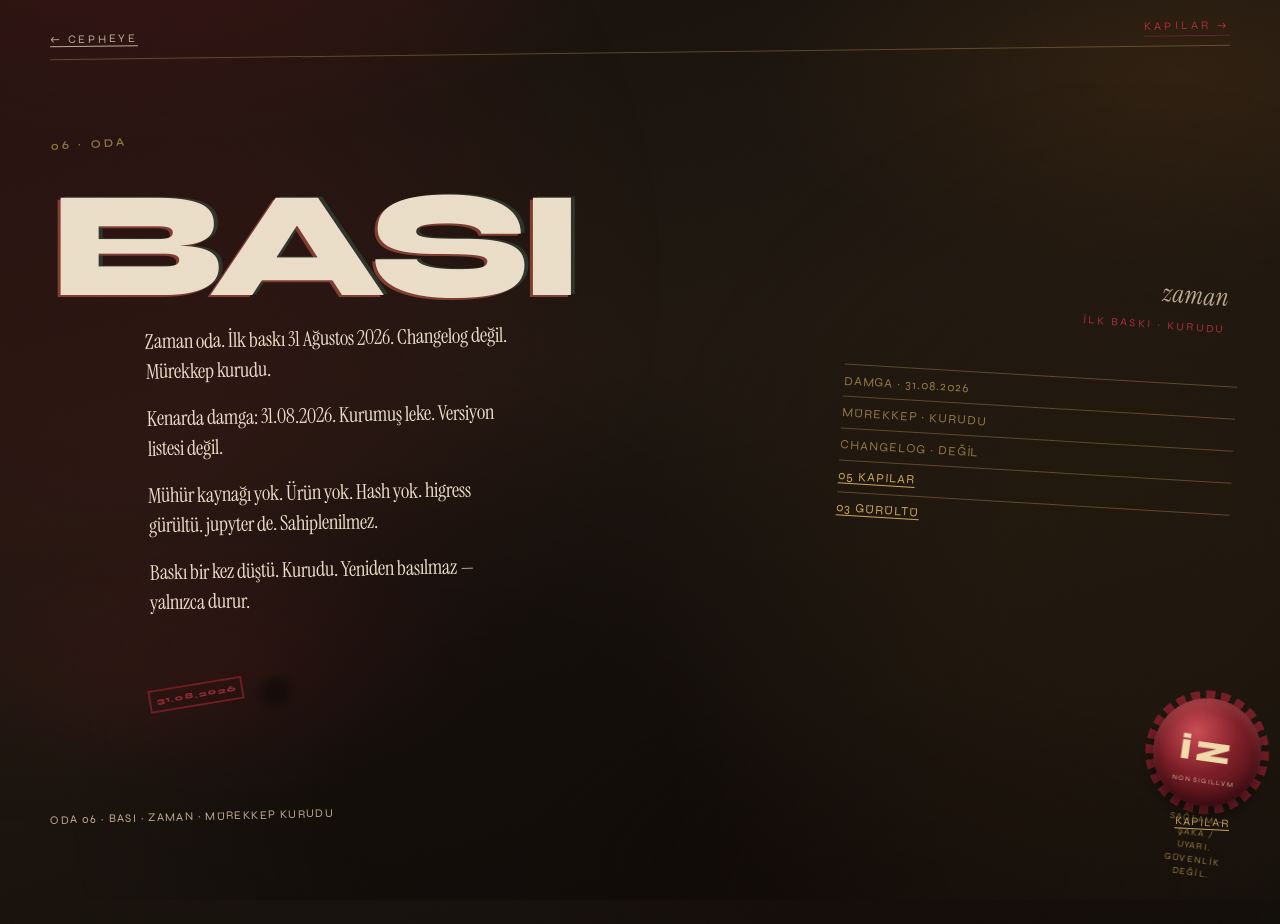
==== commit 74c1ef7f: "Cephe: sokak; odalara unsur. Yeni oda yok." ====
--- a/docs/basi.html
+++ b/docs/basi.html
@@ -26,19 +26,23 @@
     <article class="sheet">
       <div class="body">
         <p>Zaman oda. İlk baskı 31 Ağustos 2026. Changelog değil. Mürekkep kurudu.</p>
-        <p>Mühür kaynağı yok. Ürün yok. Hash yok. Bu oda tarihi tutar; versiyon listesi değil.</p>
-        <p>higress gürültü. jupyter de. Sahiplenilmez.</p>
+        <p>Kenarda damga: 31.08.2026. Kurumuş leke. Versiyon listesi değil.</p>
+        <p>Mühür kaynağı yok. Ürün yok. Hash yok. higress gürültü. jupyter de. Sahiplenilmez.</p>
         <p>Baskı bir kez düştü. Kurudu. Yeniden basılmaz — yalnızca durur.</p>
       </div>
       <aside class="aside">
         <ul>
-          <li>ilk baskı · 31.08.2026</li>
+          <li>damga · 31.08.2026</li>
+          <li>mürekkep · kurudu</li>
           <li>changelog · değil</li>
-          <li>mürekkep · kurudu</li>
           <li><a href="kapilar.html">05 kapılar</a></li>
           <li><a href="gurultu.html">03 gürültü</a></li>
         </ul>
       </aside>
+      <div class="unsur-field" aria-hidden="true">
+        <span class="unsur datestamp">31.08.2026</span>
+        <span class="unsur ink-dry"></span>
+      </div>
     </article>
   </div>
   <aside class="seal" aria-label="damga">
--- a/docs/styles.css
+++ b/docs/styles.css
@@ -168,22 +168,22 @@
 .street-scene {
   position: relative;
   z-index: 1;
-  width: min(1120px, calc(100% - 1.4rem));
+  width: min(1120px, calc(100% - 1.5rem));
   margin: 0 auto;
-  padding: 2.8rem 0 0;
+  padding: 2.6rem 0 0;
   display: grid;
-  grid-template-columns: 42px minmax(0, 1fr) minmax(210px, 272px);
+  grid-template-columns: 38px minmax(0, 1fr) minmax(210px, 272px);
   grid-template-areas:
     "lamp facade agac"
-    "pave pave  pave";
+    "pave pave pave";
   align-items: end;
-  column-gap: 0.55rem;
+  column-gap: 0.4rem;
   row-gap: 0;
 }
 .lamp { grid-area: lamp; }
 .facade { grid-area: facade; }
+.pavement { grid-area: pave; }
 .agac { grid-area: agac; }
-.pavement { grid-area: pave; }
 
 .lamp {
   position: relative;
@@ -268,7 +268,7 @@
   position: absolute;
   inset: 0;
   pointer-events: none;
-  z-index: 12;
+  z-index: 2;
   background:
     repeating-linear-gradient(-18deg, transparent 0 17px, rgba(198, 161, 92, 0.025) 17px 18px),
     radial-gradient(circle at 12% 36%, rgba(122, 30, 39, 0.16), transparent 28%),
@@ -331,10 +331,11 @@
   transform: rotate(-1.1deg);
 }
 .cephe .word {
-  font-size: clamp(3.1rem, 14vw, 7.2rem);
+  font-size: clamp(2.55rem, 9.2vw, 6.2rem);
   line-height: 0.76;
   margin: 0;
   text-align: center;
+  overflow: visible;
 }
 .cornice .motto {
   margin: 0.15rem 0 0.2rem;
@@ -391,7 +392,7 @@
   flex-direction: column;
   color: inherit;
   text-decoration: none;
-  min-height: 11.4rem;
+  min-height: 13.2rem;
   transform: rotate(-0.4deg);
   transition: transform 0.4s ease, filter 0.3s ease;
 }
@@ -505,7 +506,7 @@
 .win.barred .shutter {
   position: absolute;
   inset: 9px 7px auto 7px;
-  height: 42%;
+  height: 26%;
   z-index: 4;
   pointer-events: none;
   background:
@@ -527,9 +528,9 @@
   pointer-events: none;
   background: repeating-linear-gradient(
     180deg,
-    var(--brass-dim) 0 5px,
-    #2a1c0c 5px 6px,
-    transparent 6px 22px
+    var(--brass-dim) 0 4px,
+    #2a1c0c 4px 5px,
+    transparent 5px 26px
   );
   box-shadow: inset 0 0 8px rgba(0, 0, 0, 0.4);
 }
@@ -926,18 +927,18 @@
 }
 .pavement .curb {
   display: block;
-  height: 10px;
-  background: linear-gradient(180deg, var(--brass-dim), #2a1c10 60%, #120c08);
-  box-shadow: 0 2px 0 #080604;
+  height: 12px;
+  background: linear-gradient(180deg, #d4b56a, var(--brass-dim) 42%, #2a1c10 78%, #120c08);
+  box-shadow: 0 2px 0 #080604, 0 8px 16px rgba(0,0,0,0.35);
 }
 .pavement .gutter {
   display: block;
-  height: 7px;
-  background: linear-gradient(90deg, #120c0a, #3a1014 38%, #1a0c0a 62%, #0c0806);
+  height: 9px;
+  background: linear-gradient(90deg, #1a100c, #5a181c 36%, #2a1010 58%, #0c0806);
 }
 .pavement .cobble {
   display: block;
-  height: 52px;
+  height: 64px;
   background:
     repeating-linear-gradient(90deg, rgba(42, 32, 22, 0.5) 0 18px, rgba(12, 8, 6, 0.4) 18px 20px),
     repeating-linear-gradient(0deg, rgba(26, 18, 12, 0.6) 0 10px, rgba(8, 6, 4, 0.5) 10px 12px),
@@ -1194,6 +1195,20 @@
 }
 .sheet ul { margin: 0; padding: 0; list-style: none; }
 .sheet li { margin: 0.4rem 0; border-top: 1px solid var(--rule); padding-top: 0.4rem; }
+.sheet .unsur-field {
+  grid-column: 2 / 9;
+  grid-row: 2;
+  position: relative;
+  min-height: 4.6rem;
+  margin: 0.2rem 0 1.4rem;
+  transform: rotate(-1.4deg);
+}
+s {
+  text-decoration: line-through;
+  text-decoration-color: var(--ox-hot);
+  text-decoration-thickness: 2px;
+  color: var(--ivory-dim);
+}
 
 .back {
   font-family: var(--sans);
@@ -1316,8 +1331,8 @@
     font-size: 1rem;
   }
   .street-scene {
-    width: calc(100% - 0.9rem);
-    padding-top: 1.1rem;
+    width: calc(100% - 1.15rem);
+    padding-top: 1.05rem;
     grid-template-columns: 1fr;
     grid-template-areas:
       "facade"
@@ -1335,12 +1350,12 @@
   .storey,
   .storey-ground {
     grid-template-columns: 1fr;
-    gap: 0.55rem;
-    padding: 0.7rem 1.05rem 0.55rem;
+    gap: 0.42rem;
+    padding: 0.55rem 1.35rem 0.45rem;
   }
   .blind { display: none; }
   .win {
-    min-height: 9.2rem;
+    min-height: 8.6rem;
     margin: 0;
   }
   .w00 { transform: rotate(-0.6deg); }
@@ -1349,9 +1364,10 @@
   .w02 { transform: rotate(0.7deg); }
   .w01 { transform: rotate(-0.5deg); }
   .w03 { transform: rotate(0.9deg); }
-  .portal { min-height: 12.4rem; transform: rotate(-0.2deg); }
-  .cephe .word { font-size: clamp(3rem, 18vw, 5.4rem); }
-  .pavement .cobble { height: 36px; }
+  .portal { min-height: 12.8rem; transform: rotate(-0.2deg); }
+  .cephe .word { font-size: clamp(2.35rem, 16vw, 3.45rem); }
+  .pavement .cobble { height: 44px; }
+  .cornice { padding-left: 0.7rem; padding-right: 0.7rem; }
   .k-acik, .k-gurultu, .k-kilit { grid-column: 1 / -1; margin: 0.8rem 0 0.2rem; transform: none; }
   .d1, .d2, .d3, .d4, .d5, .d6, .d7, .d8, .d9 {
     grid-column: 1 / -1;
@@ -1369,6 +1385,7 @@
   .d9 { transform: rotate(-2.8deg) skewX(-1deg); margin-left: 9%; width: 91%; }
   .sheet .body, .sheet .aside { grid-column: 1 / -1; transform: none; }
   .sheet .aside { margin-top: 1.4rem; }
+  .sheet .unsur-field { grid-column: 1 / -1; }
   .seal { right: 0.5rem; bottom: 0.5rem; transform: scale(0.86) rotate(8deg); }
   .colophon { padding-bottom: 7.5rem; }
   .colophon p, .colophon .off { grid-column: 1 / -1; text-align: left; }
@@ -1378,3 +1395,233 @@
   .grain, .seal, .win.glitched { animation: none; }
   .room, .door, .win, .portal, .agac .limb { transition: none; }
 }
+
+/* unsurlar — oda içi nesne; cephe .facade/.agac/.street-scene dokunulmaz */
+.unsur {
+  position: absolute;
+  pointer-events: none;
+}
+.scrap {
+  display: inline-block;
+  margin: 0.6rem 0 0.2rem 8%;
+  padding: 0.38rem 0.6rem 0.42rem;
+  font-family: var(--sans);
+  font-size: 0.62rem;
+  letter-spacing: 0.14em;
+  text-transform: uppercase;
+  color: var(--ivory-dim);
+  background: rgba(38, 28, 20, 0.92);
+  border: 1px solid var(--rule);
+  transform: rotate(-3.2deg);
+  clip-path: polygon(2% 8%, 97% 0, 100% 86%, 7% 100%, 0 22%);
+}
+.plates {
+  right: 0.4rem;
+  bottom: 0.55rem;
+  width: 2.15rem;
+  height: 1.9rem;
+}
+.plates i {
+  position: absolute;
+  left: 0;
+  right: 0;
+  height: 0.38rem;
+  background: linear-gradient(90deg, var(--brass-dim), var(--brass));
+  border: 1px solid rgba(234, 220, 198, 0.28);
+  border-radius: 40% 40% 18% 18%;
+}
+.plates i:nth-child(1) { bottom: 0; transform: rotate(-7deg); }
+.plates i:nth-child(2) { bottom: 0.34rem; transform: rotate(5deg); opacity: 0.85; }
+.plates i:nth-child(3) { bottom: 0.68rem; transform: rotate(-3deg); opacity: 0.68; }
+.empty-wax {
+  right: 0.35rem;
+  bottom: 0.5rem;
+  width: 2.5rem;
+  height: 2.05rem;
+  background:
+    radial-gradient(circle at 42% 38%, rgba(122, 30, 39, 0.14) 0 28%, rgba(74, 16, 22, 0.08) 52%, transparent 74%);
+  border-radius: 58% 42% 62% 38%;
+  box-shadow: inset 0 0 0 1px rgba(122, 30, 39, 0.42);
+}
+.drawer {
+  left: 0.2rem;
+  bottom: 0.4rem;
+  width: 3.6rem;
+  height: 1.35rem;
+  background: linear-gradient(180deg, #3a2a1c, #1a120c);
+  border: 1px solid var(--brass-dim);
+  box-shadow: inset 0 -6px 8px rgba(0,0,0,0.35);
+}
+.drawer::after {
+  content: "";
+  position: absolute;
+  left: 50%;
+  top: 50%;
+  width: 8px;
+  height: 8px;
+  border: 1px solid var(--brass);
+  border-radius: 1px;
+  transform: translate(-50%, -50%);
+}
+.footprint {
+  right: 0.55rem;
+  bottom: 0.7rem;
+  width: 16px;
+  height: 26px;
+  background: rgba(18, 12, 9, 0.72);
+  border-radius: 42% 42% 36% 36%;
+  transform: rotate(-18deg);
+  opacity: 0.72;
+}
+.footprint::before {
+  content: "";
+  position: absolute;
+  bottom: -9px;
+  left: 2px;
+  width: 12px;
+  height: 9px;
+  background: rgba(18, 12, 9, 0.68);
+  border-radius: 50%;
+}
+.bucket {
+  right: 0.45rem;
+  bottom: 0.5rem;
+  width: 2rem;
+  height: 1.55rem;
+  border: 2px solid var(--brass-dim);
+  border-top: 0;
+  border-radius: 0 0 42% 42%;
+}
+.bucket i {
+  position: absolute;
+  bottom: 3px;
+  width: 2px;
+  height: 1.25rem;
+  background: var(--ivory-dim);
+  transform-origin: bottom;
+}
+.bucket i:nth-child(1) { left: 5px; transform: rotate(-14deg); }
+.bucket i:nth-child(2) { left: 10px; transform: rotate(3deg); }
+.bucket i:nth-child(3) { left: 15px; transform: rotate(16deg); }
+.hinge {
+  left: 0.15rem;
+  top: 28%;
+  width: 11px;
+  height: 38px;
+  background: linear-gradient(90deg, var(--brass-dim), var(--brass) 40%, #5a4a28);
+  box-shadow: inset 0 0 0 1px rgba(0,0,0,0.35);
+}
+.hinge::before,
+.hinge::after {
+  content: "";
+  position: absolute;
+  left: -2px;
+  width: 15px;
+  height: 7px;
+  background: var(--brass);
+  border-radius: 2px;
+}
+.hinge::before { top: 4px; }
+.hinge::after { bottom: 4px; }
+.soot {
+  right: -6%;
+  bottom: 8%;
+  width: 4.2rem;
+  height: 2.8rem;
+  background: radial-gradient(circle at 40% 40%, rgba(8, 6, 5, 0.78), transparent 70%);
+  filter: blur(2px);
+  mix-blend-mode: multiply;
+}
+.key-miss {
+  position: absolute;
+  right: 8%;
+  top: 58%;
+  width: 42px;
+  height: 12px;
+  background: var(--brass);
+  border-radius: 8px 2px 2px 8px;
+  transform: rotate(21deg);
+  filter: drop-shadow(1px 2px 0 #1a1008);
+  opacity: 0.78;
+  z-index: 8;
+}
+.key-miss::before {
+  content: "";
+  position: absolute;
+  left: 4px;
+  top: 2px;
+  width: 7px;
+  height: 7px;
+  border: 2px solid #1a1008;
+  border-radius: 50%;
+}
+.key-miss::after {
+  content: "";
+  position: absolute;
+  right: -9px;
+  top: 2px;
+  width: 11px;
+  height: 8px;
+  background:
+    linear-gradient(90deg, var(--brass) 0 3px, transparent 3px 6px, var(--brass) 6px 9px);
+}
+.datestamp {
+  right: 0.3rem;
+  bottom: 0.55rem;
+  left: auto;
+  font-family: var(--sans);
+  font-weight: 800;
+  font-size: 0.5rem;
+  letter-spacing: 0.14em;
+  color: var(--ox-hot);
+  border: 2px solid var(--ox);
+  padding: 0.22rem 0.32rem;
+  transform: rotate(-8deg);
+  opacity: 0.84;
+  display: inline-block;
+  pointer-events: none;
+}
+.ink-dry {
+  left: 1.2rem;
+  bottom: 0.2rem;
+  width: 3.1rem;
+  height: 2.2rem;
+  background:
+    radial-gradient(circle at 50% 50%, rgba(20, 12, 10, 0.88) 0 28%, rgba(20, 12, 10, 0.38) 46%, transparent 70%),
+    radial-gradient(circle at 64% 38%, rgba(20, 12, 10, 0.5), transparent 42%);
+  transform: rotate(-12deg);
+}
+.hall-hinge { left: -0.2rem; top: 12%; z-index: 8; }
+.hall-soot { right: 4%; top: 36%; z-index: 1; }
+.unsur-field .empty-wax { left: 0; right: auto; bottom: 0.2rem; }
+.unsur-field .drawer { left: 3.4rem; bottom: 0.35rem; }
+.unsur-field .footprint { left: 0.4rem; right: auto; bottom: 0.4rem; }
+.unsur-field .bucket { left: 0.2rem; right: auto; bottom: 0.2rem; }
+.unsur-field .datestamp { left: 0; right: auto; bottom: 0.6rem; position: absolute; }
+.unsur-field .ink-dry { left: 6.4rem; }
+
+/* small marks in existing facade windows — do not replace street layout */
+.facade .win .unsur,
+.facade .portal .unsur {
+  z-index: 2;
+  opacity: 0.62;
+}
+.facade .win .plates,
+.facade .win .empty-wax,
+.facade .win .footprint,
+.facade .win .bucket,
+.facade .win .datestamp,
+.facade .win .press-scrap {
+  right: 0.42rem;
+  top: 0.42rem;
+  bottom: auto;
+  left: auto;
+  margin: 0;
+}
+.facade .win .press-scrap {
+  position: absolute;
+  max-width: 8ch;
+  font-size: 0.46rem;
+  padding: 0.18rem 0.28rem;
+}
+.facade .portal .hinge { left: 0.2rem; top: 22%; }
